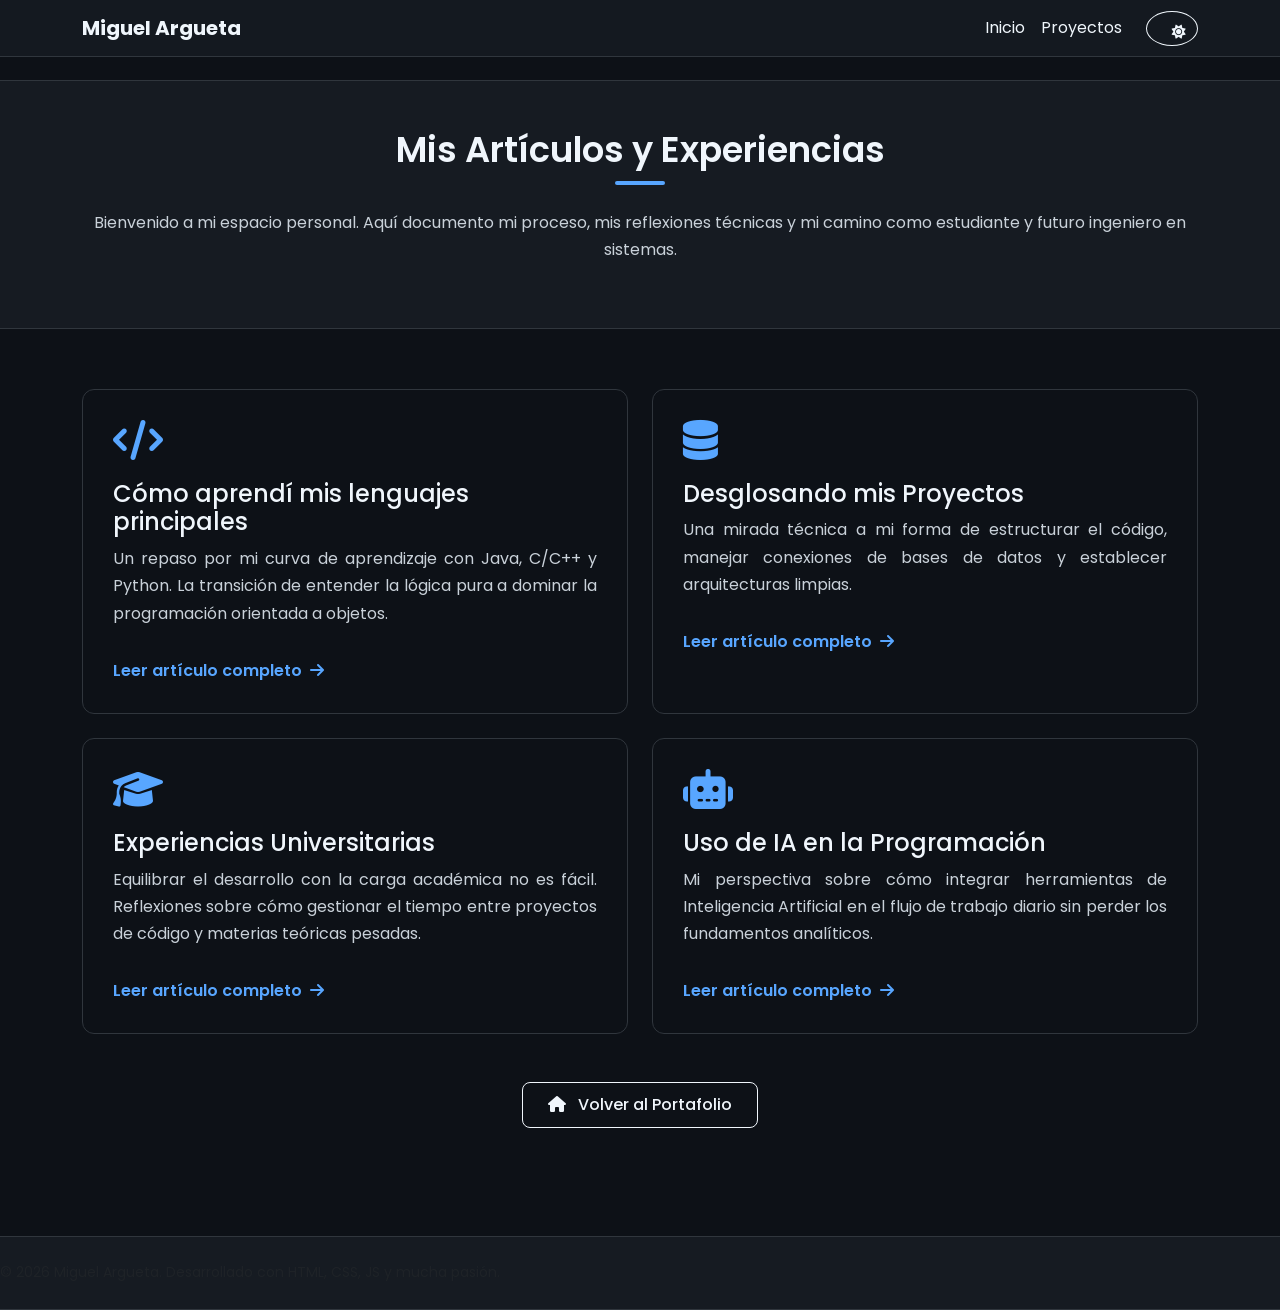
==== blog.html @ 82fd16d5 "Update blog.html" ====
<!DOCTYPE html>
<html lang="es">
<head>
    <meta charset="UTF-8">
    <meta name="viewport" content="width=device-width, initial-scale=1.0">
    <title>Miguel Argueta | Blog</title>

    <link href="https://fonts.googleapis.com/css2?family=Poppins:wght@300;400;500;600;700&display=swap" rel="stylesheet">
    <link href="https://cdn.jsdelivr.net/npm/bootstrap@5.3.3/dist/css/bootstrap.min.css" rel="stylesheet">
    <link rel="stylesheet" href="https://cdnjs.cloudflare.com/ajax/libs/font-awesome/6.4.2/css/all.min.css">
    <link href="https://unpkg.com/aos@2.3.1/dist/aos.css" rel="stylesheet">

    <style>
        :root {
            --bg-color: #0d1117;
            --bg-alt: #161b22;
            --text-main: #c9d1d9;
            --text-title: #f0f6fc;
            --border-color: #30363d;
            --primary: #58a6ff;
            --card-hover: #1f6feb;
            --nav-bg: rgba(22, 27, 34, 0.9);
        }

        body.light-mode {
            --bg-color: #f6f8fa;
            --bg-alt: #ffffff;
            --text-main: #57606a;
            --text-title: #24292f;
            --border-color: #d0d7de;
            --primary: #0969da;
            --card-hover: #0969da;
            --nav-bg: rgba(255, 255, 255, 0.9);
        }

        * { margin: 0; padding: 0; box-sizing: border-box; }

        body {
            background: var(--bg-color); 
            color: var(--text-main);
            font-family: 'Poppins', sans-serif;
            scroll-behavior: smooth;
            transition: background 0.3s ease, color 0.3s ease;
            padding-top: 80px; 
        }

        .navbar { background: var(--nav-bg) !important; border-bottom: 1px solid var(--border-color); backdrop-filter: blur(10px); }
        .navbar-brand, .nav-link { color: var(--text-title) !important; }
        .navbar-brand:hover, .nav-link:hover { color: var(--primary) !important; }

        section { padding: 60px 0; }
        .bg-alt { background-color: var(--bg-alt); border-top: 1px solid var(--border-color); border-bottom: 1px solid var(--border-color); }

        h1, h2, h3, h4, h5, h6 { color: var(--text-title); transition: color 0.3s ease; }
        p { color: var(--text-main); line-height: 1.7; text-align: justify; }
        .titulo-seccion { font-size: 2.2rem; font-weight: 600; }
        .linea-decorativa { width: 50px; height: 4px; background-color: var(--primary); border-radius: 2px; margin-top: 10px; }

        .btn { padding: 10px 25px; border-radius: 8px; font-weight: 500; transition: all 0.3s ease; }
        .btn-primary { background-color: #1f6feb; border-color: #388bfd; color: white; }
        .btn-primary:hover { background-color: #388bfd; transform: translateY(-2px); color: white;}
        .btn-outline-custom { border: 1px solid var(--text-title); color: var(--text-title); }
        .btn-outline-custom:hover { background-color: var(--text-title); color: var(--bg-color); transform: translateY(-2px); }

        .card-blog {
            background: var(--bg-color);
            border: 1px solid var(--border-color);
            border-radius: 12px;
            padding: 30px;
            height: 100%;
            transition: all 0.3s ease;
            display: flex;
            flex-direction: column;
            cursor: pointer;
        }
        .card-blog:hover { transform: translateY(-5px); border-color: var(--primary); }
        .blog-icon { font-size: 2.5rem; color: var(--primary); margin-bottom: 20px; }
        .btn-leer { margin-top: auto; align-self: flex-start; color: var(--primary); text-decoration: none; font-weight: 600; border: none; background: none; padding: 0; }
        .btn-leer:hover { text-decoration: underline; }

        /* Estilos para Modales (Artículos expandidos) */
        .modal-content { background-color: var(--bg-color); border: 1px solid var(--border-color); border-radius: 12px; color: var(--text-main); }
        .modal-header { border-bottom: 1px solid var(--border-color); }
        .modal-footer { border-top: 1px solid var(--border-color); }
        .modal-title { color: var(--text-title); font-weight: 600; }
        .btn-close { filter: invert(1) grayscale(100%) brightness(200%); }
        body.light-mode .btn-close { filter: none; }
    </style>
</head>
<body>

    <nav class="navbar navbar-expand-lg fixed-top">
        <div class="container">
            <a class="navbar-brand fw-bold" href="index.html">Miguel Argueta</a>
            <button class="navbar-toggler" data-bs-toggle="collapse" data-bs-target="#menu">
                <i class="fa-solid fa-bars" style="color: var(--text-title) !important;"></i>
            </button>
            <div class="collapse navbar-collapse" id="menu">
                <ul class="navbar-nav ms-auto align-items-center">
                    <li class="nav-item"><a class="nav-link" href="index.html#inicio">Inicio</a></li>
                    <li class="nav-item"><a class="nav-link" href="index.html#proyectos">Proyectos</a></li>
                    <li class="nav-item ms-lg-3 mt-3 mt-lg-0">
                        <button id="theme-toggle" class="btn btn-outline-custom btn-sm rounded-circle" style="width: 35px; height: 35px;">
                            <i class="fa-solid fa-sun" id="theme-icon"></i>
                        </button>
                    </li>
                </ul>
            </div>
        </div>
    </nav>

    <section class="bg-alt text-center py-5">
        <div class="container" data-aos="fade-down">
            <h1 class="titulo-seccion">Mis Artículos y Experiencias</h1>
            <div class="linea-decorativa mx-auto mb-4"></div>
            <p class="max-w-700 mx-auto text-center">
                Bienvenido a mi espacio personal. Aquí documento mi proceso, mis reflexiones técnicas y mi camino como estudiante y futuro ingeniero en sistemas.
            </p>
        </div>
    </section>

    <section>
        <div class="container" data-aos="fade-up">
            <div class="row g-4">
                
                <!-- Tarjeta Artículo 1 -->
                <div class="col-md-6 col-lg-6">
                    <div class="card-blog" data-bs-toggle="modal" data-bs-target="#modalArticulo1">
                        <i class="fa-solid fa-code blog-icon"></i>
                        <h4>Cómo aprendí mis lenguajes principales</h4>
                        <p>Un repaso por mi curva de aprendizaje con Java, C/C++ y Python. La transición de entender la lógica pura a dominar la programación orientada a objetos.</p>
                        <button class="btn-leer mt-3">Leer artículo completo <i class="fa-solid fa-arrow-right ms-1"></i></button>
                    </div>
                </div>

                <!-- Tarjeta Artículo 2 -->
                <div class="col-md-6 col-lg-6">
                    <div class="card-blog" data-bs-toggle="modal" data-bs-target="#modalArticulo2">
                        <i class="fa-solid fa-database blog-icon"></i>
                        <h4>Desglosando mis Proyectos</h4>
                        <p>Una mirada técnica a mi forma de estructurar el código, manejar conexiones de bases de datos y establecer arquitecturas limpias.</p>
                        <button class="btn-leer mt-3">Leer artículo completo <i class="fa-solid fa-arrow-right ms-1"></i></button>
                    </div>
                </div>

                <!-- Tarjeta Artículo 3 -->
                <div class="col-md-6 col-lg-6">
                    <div class="card-blog" data-bs-toggle="modal" data-bs-target="#modalArticulo3">
                        <i class="fa-solid fa-graduation-cap blog-icon"></i>
                        <h4>Experiencias Universitarias</h4>
                        <p>Equilibrar el desarrollo con la carga académica no es fácil. Reflexiones sobre cómo gestionar el tiempo entre proyectos de código y materias teóricas pesadas.</p>
                        <button class="btn-leer mt-3">Leer artículo completo <i class="fa-solid fa-arrow-right ms-1"></i></button>
                    </div>
                </div>

                <!-- Tarjeta Artículo 4 -->
                <div class="col-md-6 col-lg-6">
                    <div class="card-blog" data-bs-toggle="modal" data-bs-target="#modalArticulo4">
                        <i class="fa-solid fa-robot blog-icon"></i>
                        <h4>Uso de IA en la Programación</h4>
                        <p>Mi perspectiva sobre cómo integrar herramientas de Inteligencia Artificial en el flujo de trabajo diario sin perder los fundamentos analíticos.</p>
                        <button class="btn-leer mt-3">Leer artículo completo <i class="fa-solid fa-arrow-right ms-1"></i></button>
                    </div>
                </div>

            </div>
            
            <div class="text-center mt-5">
                <a href="index.html" class="btn btn-outline-custom"><i class="fa-solid fa-house me-2"></i> Volver al Portafolio</a>
            </div>
        </div>
    </section>

    <!-- ==================== MODALES (CONTENIDO DE LOS ARTÍCULOS) ==================== -->

    <!-- Modal Artículo 1 -->
    <div class="modal fade" id="modalArticulo1" tabindex="-1" aria-hidden="true">
        <div class="modal-dialog modal-lg modal-dialog-centered modal-dialog-scrollable">
            <div class="modal-content">
                <div class="modal-header">
                    <h5 class="modal-title"><i class="fa-solid fa-code text-primary me-2"></i> Cómo aprendí mis lenguajes principales</h5>
                    <button type="button" class="btn-close" data-bs-dismiss="modal" aria-label="Close"></button>
                </div>
                <div class="modal-body p-4">
                    <p>Todo viaje en la programación comienza con las bases. Mi camino empezó dominando la lógica pura con <strong>C y C++</strong>. Aprender a gestionar la memoria y entender las estructuras de datos desde un nivel tan bajo me dio una base sólida que hoy en día agradezco enormemente.</p>
                    <p>Posteriormente, di el salto a <strong>Java</strong>, el cual se ha convertido en mi lenguaje principal. Fue aquí donde realmente me sumergí en los conceptos de Programación Orientada a Objetos (POO). Descubrir cómo abstraer problemas del mundo real en clases, interfaces y métodos cambió mi perspectiva de desarrollo por completo.</p>
                    <p>Finalmente, <strong>Python y JavaScript</strong> entraron al juego por su versatilidad. Python me ha servido para realizar automatizaciones y procesos más ágiles, mientras que JavaScript (junto con PHP) me permitió dar vida a la web. Entender cómo se interconecta el backend estructurado con el frontend dinámico ha sido una de las curvas de aprendizaje más gratificantes.</p>
                </div>
                <div class="modal-footer">
                    <button type="button" class="btn btn-primary" data-bs-dismiss="modal">Cerrar lectura</button>
                </div>
            </div>
        </div>
    </div>

    <!-- Modal Artículo 2 -->
    <div class="modal fade" id="modalArticulo2" tabindex="-1" aria-hidden="true">
        <div class="modal-dialog modal-lg modal-dialog-centered modal-dialog-scrollable">
            <div class="modal-content">
                <div class="modal-header">
                    <h5 class="modal-title"><i class="fa-solid fa-database text-primary me-2"></i> Desglosando mis Proyectos</h5>
                    <button type="button" class="btn-close" data-bs-dismiss="modal" aria-label="Close"></button>
                </div>
                <div class="modal-body p-4">
                    <p>Uno de los aspectos más importantes para mí no es solo que el código funcione, sino cómo está estructurado. Un claro ejemplo de esto es mi experiencia desarrollando sistemas <strong>CRUD web</strong> orientados al control de registros e inventarios (como mi proyecto <em>bd_tabaco</em>).</p>
                    <p>Mi stack preferido para este tipo de aplicaciones ha sido el ecosistema Java. Utilizo <strong>JSF (JavaServer Faces)</strong> junto con componentes de <strong>PrimeFaces</strong> para generar interfaces de usuario robustas. Sin embargo, el verdadero reto ocurre en el backend. Dedico gran parte del tiempo a configurar y optimizar las conexiones a bases de datos relacionales (como MySQL) utilizando <strong>JDBC y JPA</strong>.</p>
                    <p>He aprendido que mantener una impecable organización de carpetas y paquetes (especialmente trabajando en entornos como NetBeans) previene dolores de cabeza a futuro. Hoy en día, me siento cómodo defendiendo las decisiones arquitectónicas de mis proyectos en mis repositorios de GitHub, demostrando que detrás de cada línea de código hay un diseño pensado para ser escalable.</p>
                </div>
                <div class="modal-footer">
                    <button type="button" class="btn btn-primary" data-bs-dismiss="modal">Cerrar lectura</button>
                </div>
            </div>
        </div>
    </div>

    <!-- Modal Artículo 3 -->
    <div class="modal fade" id="modalArticulo3" tabindex="-1" aria-hidden="true">
        <div class="modal-dialog modal-lg modal-dialog-centered modal-dialog-scrollable">
            <div class="modal-content">
                <div class="modal-header">
                    <h5 class="modal-title"><i class="fa-solid fa-graduation-cap text-primary me-2"></i> Experiencias Universitarias</h5>
                    <button type="button" class="btn-close" data-bs-dismiss="modal" aria-label="Close"></button>
                </div>
                <div class="modal-body p-4">
                    <p>Estudiar Ingeniería en Sistemas es una maratón, no un sprint. A lo largo de mi carrera en la Universidad Tecnológica, me he dado cuenta de que la mayor habilidad que adquieres no es un lenguaje de programación específico, sino <strong>la resiliencia y la gestión del tiempo</strong>.</p>
                    <p>Equilibrar el desarrollo de proyectos técnicos complejos con el estudio para materias pesadas como <em>Organización de las Computadoras</em>, <em>Matemática Financiera</em> o <em>Física 3</em> es un reto constante. Hay semanas donde tienes que preparar la lógica de una base de datos un día y al siguiente presentar cálculos físicos avanzados.</p>
                    <p>Esta presión constante me ha enseñado a priorizar tareas, a investigar de manera eficiente cuando me atasco en un problema lógico, y sobre todo, me ha demostrado que la perseverancia rinde frutos cuando logras compilar con éxito un proyecto que te tomó días de desvelo.</p>
                </div>
                <div class="modal-footer">
                    <button type="button" class="btn btn-primary" data-bs-dismiss="modal">Cerrar lectura</button>
                </div>
            </div>
        </div>
    </div>

    <!-- Modal Artículo 4 -->
    <div class="modal fade" id="modalArticulo4" tabindex="-1" aria-hidden="true">
        <div class="modal-dialog modal-lg modal-dialog-centered modal-dialog-scrollable">
            <div class="modal-content">
                <div class="modal-header">
                    <h5 class="modal-title"><i class="fa-solid fa-robot text-primary me-2"></i> Uso de IA en la Programación</h5>
                    <button type="button" class="btn-close" data-bs-dismiss="modal" aria-label="Close"></button>
                </div>
                <div class="modal-body p-4">
                    <p>La inteligencia artificial ha revolucionado nuestra industria, pero creo firmemente que la forma en que la utilizamos define qué tan buenos profesionales somos. Yo no uso la IA para que haga mi trabajo o escriba mi lógica desde cero; <strong>la utilizo como un copiloto experto</strong>.</p>
                    <p>Cuando me encuentro con un error críptico de conexión a la base de datos o un bug de configuración en mi entorno de desarrollo, la IA es una herramienta excelente para hacer *troubleshooting* (resolución de problemas). Me ayuda a entender más rápido la documentación de frameworks como ASP.NET Core o React, los cuales sigo aprendiendo.</p>
                    <p>El uso correcto de esta tecnología me permite ahorrar horas de frustración buscando en foros, dándome más tiempo para enfocarme en lo verdaderamente importante: diseñar la arquitectura del sistema, entender la lógica de negocio y asegurar la calidad del código final.</p>
                </div>
                <div class="modal-footer">
                    <button type="button" class="btn btn-primary" data-bs-dismiss="modal">Cerrar lectura</button>
                </div>
            </div>
        </div>
    </div>

    <footer class="text-center py-4 bg-alt mt-5">
        <p class="m-0 small text-muted">&copy; 2026 Miguel Argueta. Desarrollado con HTML, CSS, JS y mucha pasión.</p>
    </footer>

    <script src="https://cdn.jsdelivr.net/npm/bootstrap@5.3.3/dist/js/bootstrap.bundle.min.js"></script>
    <script src="https://unpkg.com/aos@2.3.1/dist/aos.js"></script>
    
    <script>
        AOS.init({ once: true, offset: 50 });

        const themeToggle = document.getElementById('theme-toggle');
        const themeIcon = document.getElementById('theme-icon');
        const body = document.body;

        themeToggle.addEventListener('click', () => {
            body.classList.toggle('light-mode');
            if (body.classList.contains('light-mode')) {
                themeIcon.classList.remove('fa-sun');
                themeIcon.classList.add('fa-moon');
            } else {
                themeIcon.classList.remove('fa-moon');
                themeIcon.classList.add('fa-sun');
            }
        });
    </script>
</body>
</html>
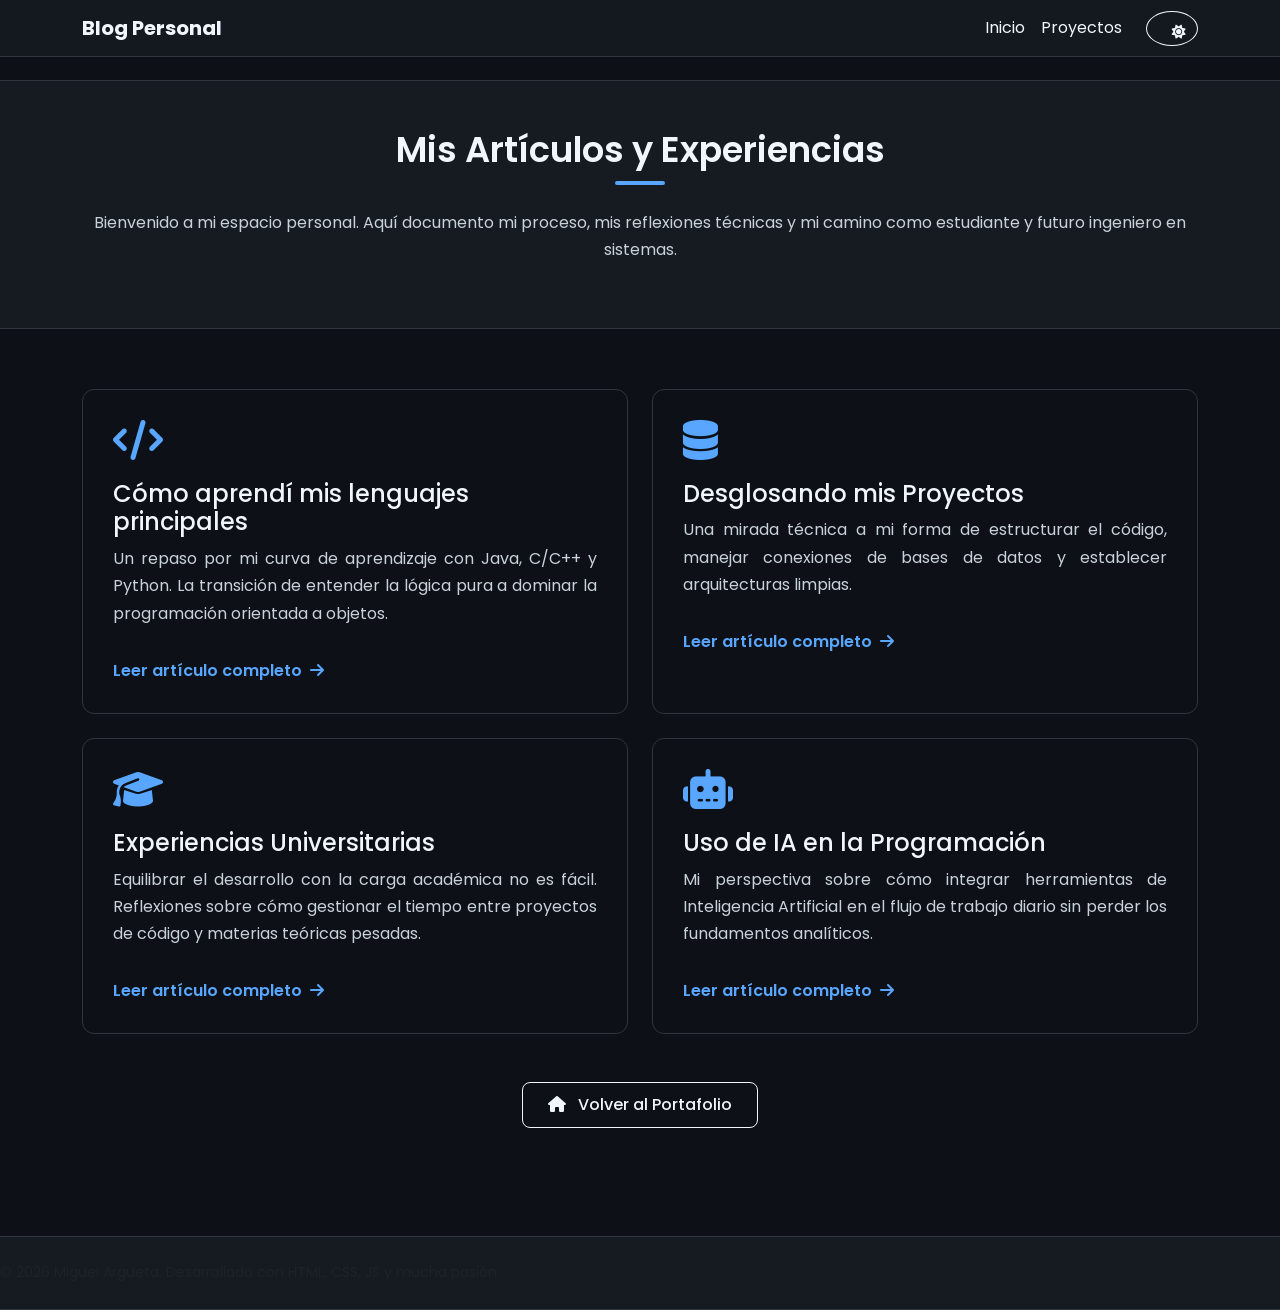
==== commit dfb15b15: "Update blog.html" ====
--- a/blog.html
+++ b/blog.html
@@ -91,7 +91,7 @@
 
     <nav class="navbar navbar-expand-lg fixed-top">
         <div class="container">
-            <a class="navbar-brand fw-bold" href="index.html">Miguel Argueta</a>
+            <a class="navbar-brand fw-bold" href="index.html">Blog Personal</a>
             <button class="navbar-toggler" data-bs-toggle="collapse" data-bs-target="#menu">
                 <i class="fa-solid fa-bars" style="color: var(--text-title) !important;"></i>
             </button>
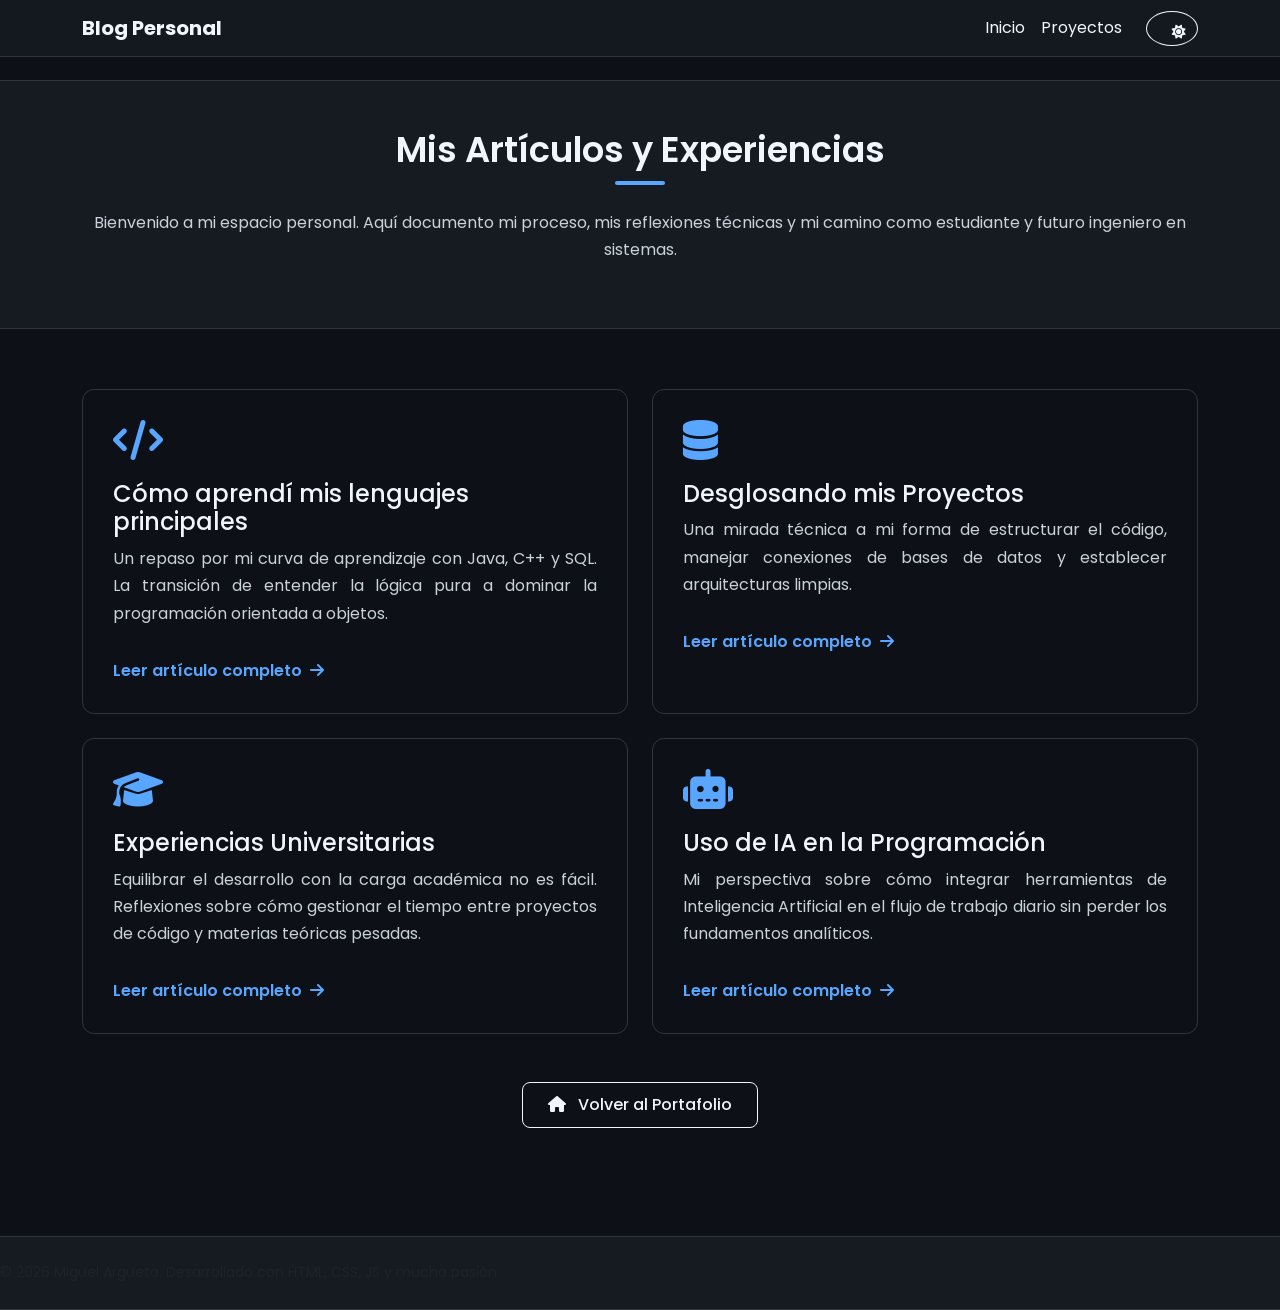
==== commit 9616ccd6: "Update blog.html" ====
--- a/blog.html
+++ b/blog.html
@@ -128,7 +128,7 @@
                     <div class="card-blog" data-bs-toggle="modal" data-bs-target="#modalArticulo1">
                         <i class="fa-solid fa-code blog-icon"></i>
                         <h4>Cómo aprendí mis lenguajes principales</h4>
-                        <p>Un repaso por mi curva de aprendizaje con Java, C/C++ y Python. La transición de entender la lógica pura a dominar la programación orientada a objetos.</p>
+                        <p>Un repaso por mi curva de aprendizaje con Java, C++ y SQL. La transición de entender la lógica pura a dominar la programación orientada a objetos.</p>
                         <button class="btn-leer mt-3">Leer artículo completo <i class="fa-solid fa-arrow-right ms-1"></i></button>
                     </div>
                 </div>
@@ -182,9 +182,12 @@
                     <button type="button" class="btn-close" data-bs-dismiss="modal" aria-label="Close"></button>
                 </div>
                 <div class="modal-body p-4">
-                    <p>Todo viaje en la programación comienza con las bases. Mi camino empezó dominando la lógica pura con <strong>C y C++</strong>. Aprender a gestionar la memoria y entender las estructuras de datos desde un nivel tan bajo me dio una base sólida que hoy en día agradezco enormemente.</p>
-                    <p>Posteriormente, di el salto a <strong>Java</strong>, el cual se ha convertido en mi lenguaje principal. Fue aquí donde realmente me sumergí en los conceptos de Programación Orientada a Objetos (POO). Descubrir cómo abstraer problemas del mundo real en clases, interfaces y métodos cambió mi perspectiva de desarrollo por completo.</p>
-                    <p>Finalmente, <strong>Python y JavaScript</strong> entraron al juego por su versatilidad. Python me ha servido para realizar automatizaciones y procesos más ágiles, mientras que JavaScript (junto con PHP) me permitió dar vida a la web. Entender cómo se interconecta el backend estructurado con el frontend dinámico ha sido una de las curvas de aprendizaje más gratificantes.</p>
+                    <p>Todo viaje en la programación comienza con las bases. Mi interés por la programación comenzó con el aprendizaje de los fundamentos de la lógica computacional y la resolución de problemas mediante algoritmos. 
+                    A lo largo de mi carrera he trabajado principalmente con <strong>Java y C++</strong>.Donde fue importante el comprender a gestionar la memoria y entender las estructuras de datos desde un nivel tan bajo me dio 
+                    una base sólida que hoy en día agradezco enormemente.</p>
+                    <p>Posteriormente, di el salto a <strong>SQL server</strong>, por lo cual me fortalecio mis conocimientos en bases de datos relacionales utilizando SQL Server y MySQL, donde fui aprendiendo a modelar información,
+                        crear consultas eficientes y desarrollar sistemas capaces de administrar grandes volúmenes de datos de manera organizada.
+                    </p>
                 </div>
                 <div class="modal-footer">
                     <button type="button" class="btn btn-primary" data-bs-dismiss="modal">Cerrar lectura</button>
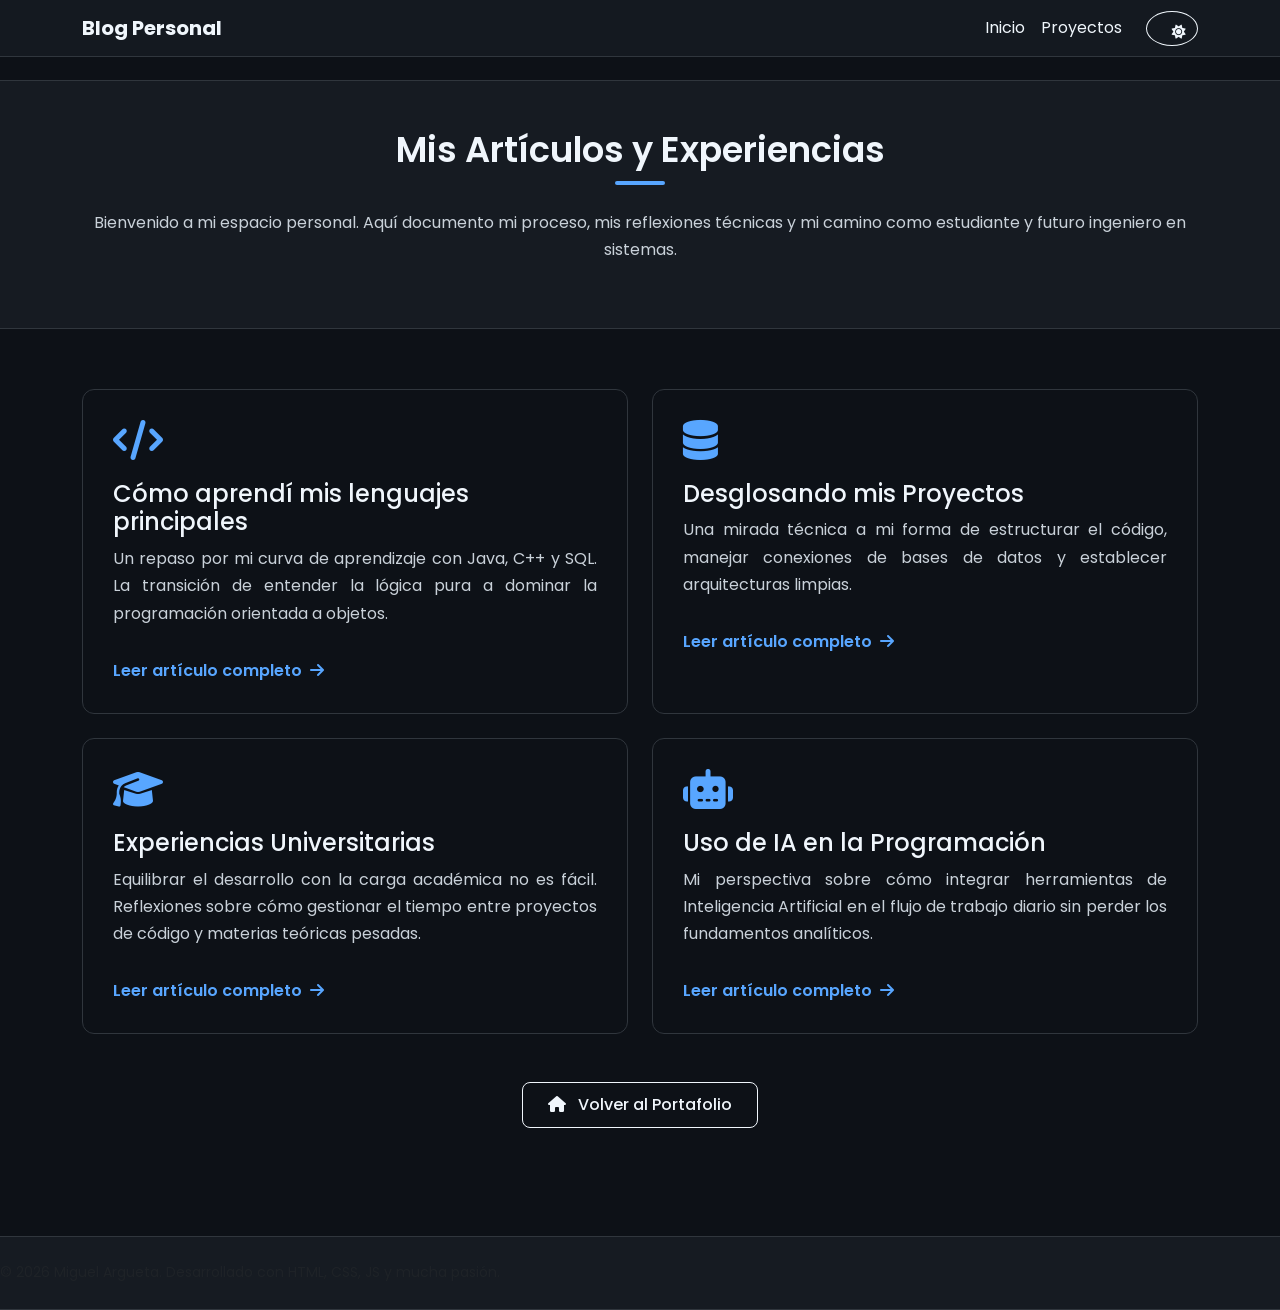
==== commit 6144c58d: "Update blog.html" ====
--- a/blog.html
+++ b/blog.html
@@ -205,9 +205,15 @@
                     <button type="button" class="btn-close" data-bs-dismiss="modal" aria-label="Close"></button>
                 </div>
                 <div class="modal-body p-4">
-                    <p>Uno de los aspectos más importantes para mí no es solo que el código funcione, sino cómo está estructurado. Un claro ejemplo de esto es mi experiencia desarrollando sistemas <strong>CRUD web</strong> orientados al control de registros e inventarios (como mi proyecto <em>bd_tabaco</em>).</p>
-                    <p>Mi stack preferido para este tipo de aplicaciones ha sido el ecosistema Java. Utilizo <strong>JSF (JavaServer Faces)</strong> junto con componentes de <strong>PrimeFaces</strong> para generar interfaces de usuario robustas. Sin embargo, el verdadero reto ocurre en el backend. Dedico gran parte del tiempo a configurar y optimizar las conexiones a bases de datos relacionales (como MySQL) utilizando <strong>JDBC y JPA</strong>.</p>
-                    <p>He aprendido que mantener una impecable organización de carpetas y paquetes (especialmente trabajando en entornos como NetBeans) previene dolores de cabeza a futuro. Hoy en día, me siento cómodo defendiendo las decisiones arquitectónicas de mis proyectos en mis repositorios de GitHub, demostrando que detrás de cada línea de código hay un diseño pensado para ser escalable.</p>
+                    <p>Uno de los aspectos más importantes para mí no es solo que el código funcione, sino cómo está estructurado. 
+                    Un claro ejemplo de esto es mi experiencia desarrollando sistemas <strong>CRUD web</strong> orientados al control de 
+                    registros e inventarios (como mi proyecto <em>/Aplicación dinámica/</em>).</p>
+                    <p>Mi stack preferido para este tipo de aplicaciones ha sido el ecosistema Java. Utilizo <strong>JSF (JavaServer Faces)</strong>
+                    junto con componentes de <strong>PrimeFaces</strong> para generar interfaces de usuario robustas. Sin embargo, el verdadero reto ocurre en el backend.
+                    Dedico gran parte del tiempo a configurar y optimizar las conexiones a bases de datos relacionales (como MySQL) utilizando <strong>JDBC y JPA</strong>.</p>
+                    <p>He aprendido que mantener una impecable organización de carpetas y paquetes (especialmente trabajando en entornos como NetBeans) previene dolores de cabeza a futuro. 
+                    Hoy en día, me siento cómodo defendiendo las decisiones arquitectónicas de mis proyectos en mis repositorios de GitHub, demostrando que detrás de cada línea de código 
+                    hay un diseño pensado para ser escalable.</p>
                 </div>
                 <div class="modal-footer">
                     <button type="button" class="btn btn-primary" data-bs-dismiss="modal">Cerrar lectura</button>
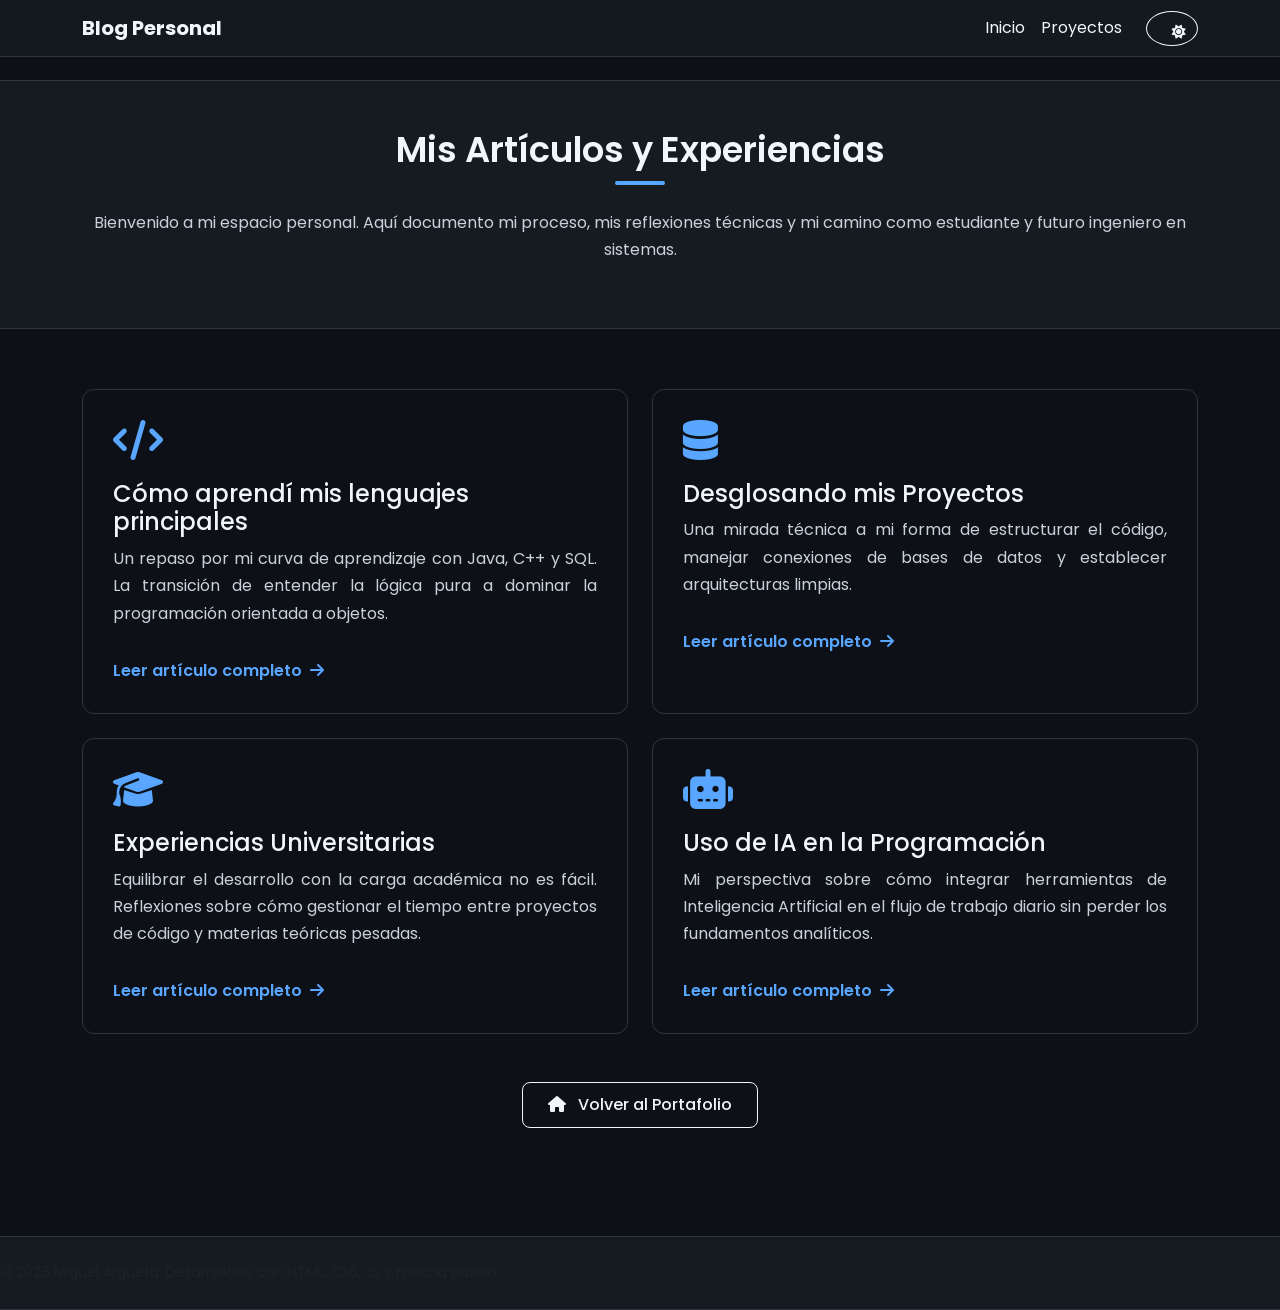
==== commit 463cc50c: "Update blog.html" ====
--- a/blog.html
+++ b/blog.html
@@ -206,14 +206,15 @@
                 </div>
                 <div class="modal-body p-4">
                     <p>Uno de los aspectos más importantes para mí no es solo que el código funcione, sino cómo está estructurado. 
-                    Un claro ejemplo de esto es mi experiencia desarrollando sistemas <strong>CRUD web</strong> orientados al control de 
-                    registros e inventarios (como mi proyecto <em>/Aplicación dinámica/</em>).</p>
-                    <p>Mi stack preferido para este tipo de aplicaciones ha sido el ecosistema Java. Utilizo <strong>JSF (JavaServer Faces)</strong>
-                    junto con componentes de <strong>PrimeFaces</strong> para generar interfaces de usuario robustas. Sin embargo, el verdadero reto ocurre en el backend.
-                    Dedico gran parte del tiempo a configurar y optimizar las conexiones a bases de datos relacionales (como MySQL) utilizando <strong>JDBC y JPA</strong>.</p>
-                    <p>He aprendido que mantener una impecable organización de carpetas y paquetes (especialmente trabajando en entornos como NetBeans) previene dolores de cabeza a futuro. 
-                    Hoy en día, me siento cómodo defendiendo las decisiones arquitectónicas de mis proyectos en mis repositorios de GitHub, demostrando que detrás de cada línea de código 
-                    hay un diseño pensado para ser escalable.</p>
+                    Un claro ejemplo de esto es mi experiencia desarrollando sistemas <strong>CRUD web</strong> orientados al control de registros e inventarios
+                    (como mi proyecto de <em>Aplicación dinámica/</em>).</p>
+                    <p>Mi stack preferido para este tipo de aplicaciones ha sido el ecosistema Java. 
+                    Utilizo <strong>JSF (JavaServer Faces)</strong> junto con componentes de <strong>PrimeFaces</strong> para generar interfaces
+                    de usuario robustas. Sin embargo, el verdadero reto ocurre en el backend. Dedico gran parte del tiempo a configurar y optimizar
+                    las conexiones a bases de datos relacionales (como MySQL) utilizando <strong>JDBC y JPA</strong>.</p>
+                    <p>He aprendido que mantener una impecable organización de carpetas y paquetes (especialmente trabajando en entornos como NetBeans) 
+                    previene dolores de cabeza a futuro. Hoy en día, me siento cómodo defendiendo las decisiones arquitectónicas de mis proyectos en mis 
+                    repositorios de GitHub, demostrando que detrás de cada línea de código hay un diseño pensado para ser escalable.</p>
                 </div>
                 <div class="modal-footer">
                     <button type="button" class="btn btn-primary" data-bs-dismiss="modal">Cerrar lectura</button>
